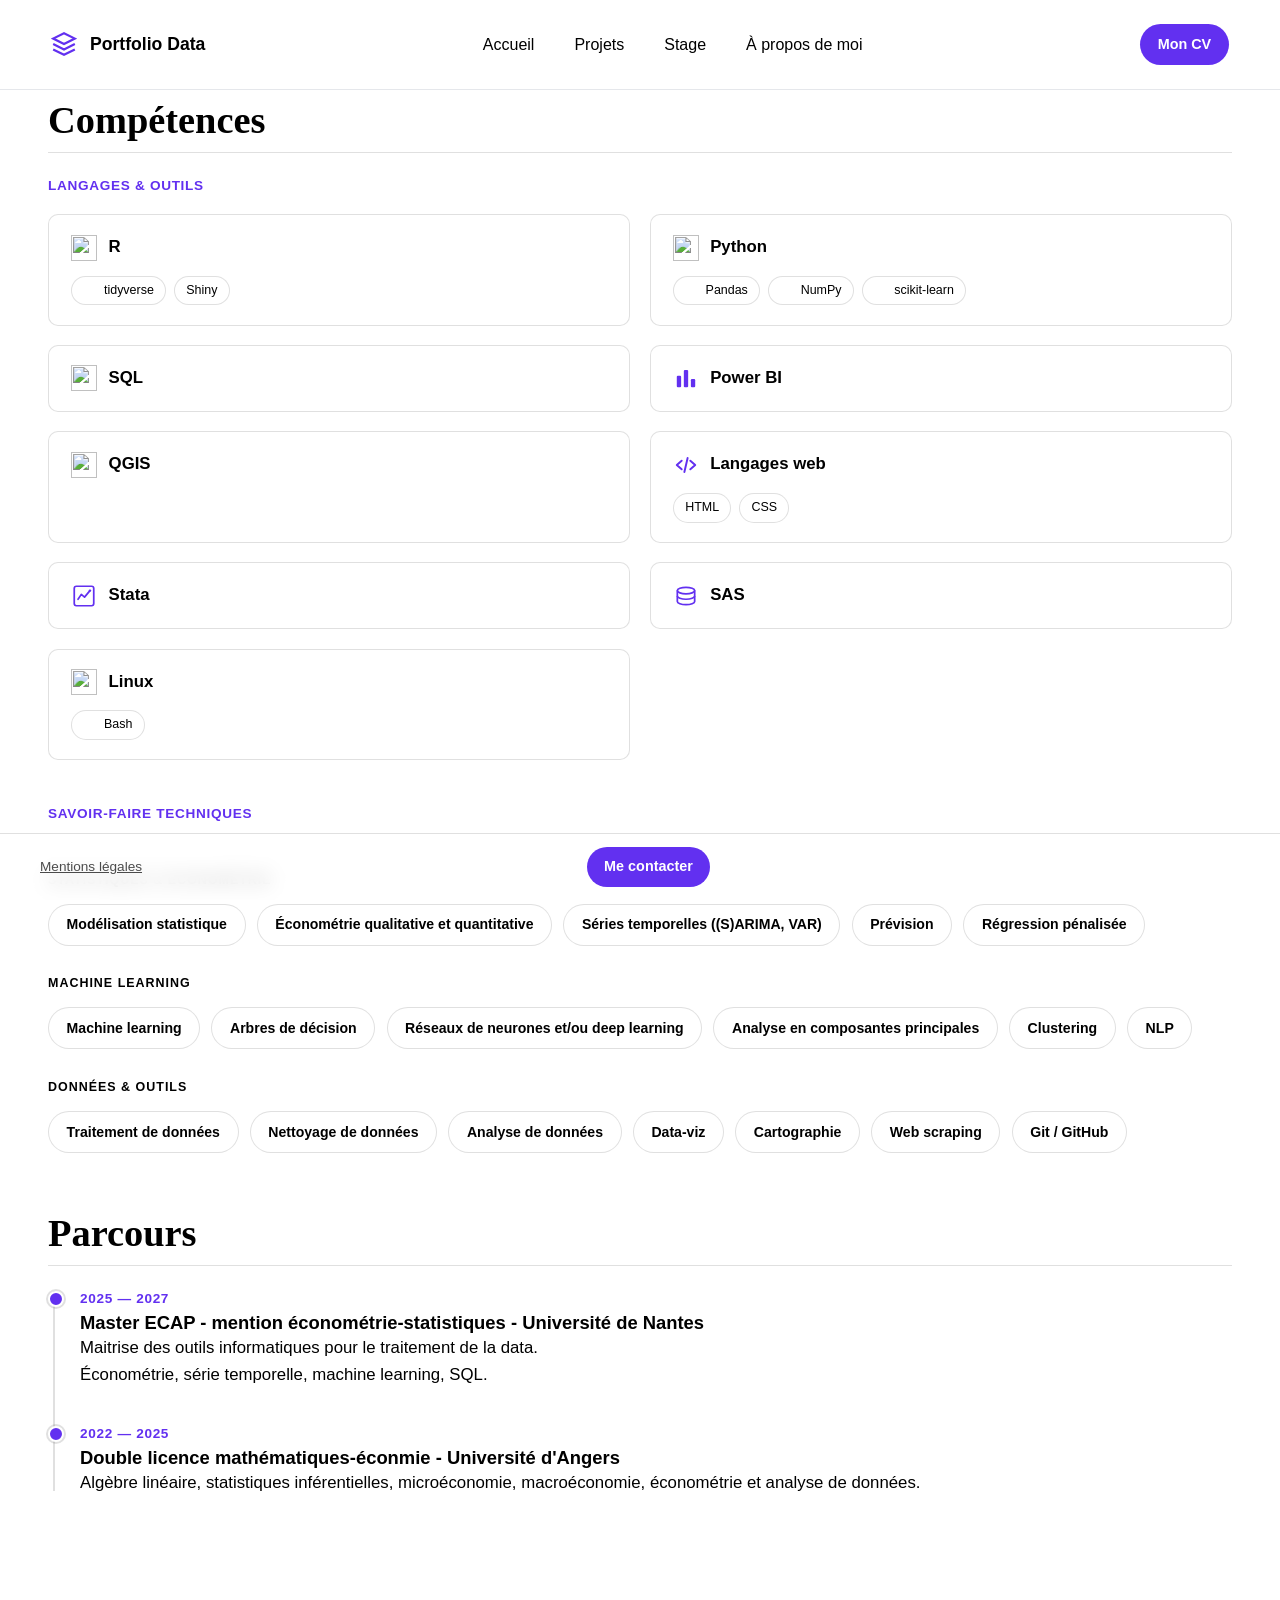
==== a_propos.html @ 78145a58 "Ajout de fichier manuellement" ====
<!DOCTYPE html>
<html lang="fr">
<head>
    <meta charset="UTF-8">
    <meta name="viewport" content="width=device-width, initial-scale=1.0">
    <title>À propos - Portfolio Jules Bouscaud</title>
    <link rel="stylesheet" href="static/css/style.css">
</head>
<body>

    <header class="floating-navbar">
        <a href="index.html" class="navbar-logo">
            <svg width="22" height="22" viewBox="0 0 24 24" fill="none" stroke="currentColor" stroke-width="2"><path d="M12 2L2 7l10 5 10-5-10-5zM2 17l10 5 10-5M2 12l10 5 10-5"/></svg>
            <span>Portfolio Data</span>
        </a>
        <nav class="navbar-links" id="navbarLinks">
            <a href="index.html">Accueil</a>
            <a href="projets.html">Projets</a>
            <a href="stage.html">Stage</a>
            <a href="a_propos.html">À propos de moi</a>
        </nav>
        <a href="static/docs/cv.pdf" class="navbar-download-btn" download="Mon_CV.pdf">Mon CV</a>
        <button class="navbar-mobile-toggle" id="navbarMobileToggle" aria-label="Ouvrir le menu">
            <span></span><span></span><span></span>
        </button>
    </header>

    <main>
        <section class="about-section">
            <h2>Compétences</h2>
            <h3 class="skills-subtitle">Langages & outils</h3>
            
            <div class="skills-grid">  
                <!-- Grille des compétences (inchangée) -->
                <div class="skill-card">
                    <div class="skill-card-header">
                        <img src="https://cdn.simpleicons.org/r/6230F0" alt="" class="skill-logo">
                        <h4>R</h4>
                    </div>
                    <div class="skill-packages">
                        <span class="package-badge"><img src="https://cdn.simpleicons.org/tidyverse/4E5966" alt="">tidyverse</span>
                        <span class="package-badge">Shiny</span>
                    </div>
                </div>

                <div class="skill-card">
                    <div class="skill-card-header">
                        <img src="https://cdn.simpleicons.org/python/6230F0" alt="" class="skill-logo">
                        <h4>Python</h4>
                    </div>
                    <div class="skill-packages">
                        <span class="package-badge"><img src="https://cdn.simpleicons.org/pandas/4E5966" alt="">Pandas</span>
                        <span class="package-badge"><img src="https://cdn.simpleicons.org/numpy/4E5966" alt="">NumPy</span>
                        <span class="package-badge"><img src="https://cdn.simpleicons.org/scikitlearn/4E5966" alt="">scikit-learn</span>
                    </div>
                </div>

                <div class="skill-card">
                    <div class="skill-card-header">
                        <img src="https://cdn.simpleicons.org/postgresql/6230F0" alt="" class="skill-logo">
                        <h4>SQL</h4>
                    </div>
                </div>

                <div class="skill-card">
                    <div class="skill-card-header">
                        <svg viewBox="0 0 24 24" fill="none" xmlns="http://www.w3.org/2000/svg" class="skill-logo skill-logo-fallback">
                            <rect x="3.5" y="10" width="4" height="10.5" rx="1" fill="currentColor"/>
                            <rect x="10" y="4.5" width="4" height="16" rx="1" fill="currentColor"/>
                            <rect x="16.5" y="13" width="4" height="7.5" rx="1" fill="currentColor"/>
                        </svg>
                        <h4>Power BI</h4>
                    </div>
                </div>

                <div class="skill-card">
                    <div class="skill-card-header">
                        <img src="https://cdn.simpleicons.org/qgis/6230F0" alt="" class="skill-logo">
                        <h4>QGIS</h4>
                    </div>
                </div>

                <div class="skill-card">
                    <div class="skill-card-header">
                        <svg viewBox="0 0 24 24" fill="none" xmlns="http://www.w3.org/2000/svg" class="skill-logo">
                            <path d="M8 8L3.5 12L8 16M16 8L20.5 12L16 16" stroke="#6230F0" stroke-width="1.8" stroke-linecap="round" stroke-linejoin="round"/>
                            <path d="M13.5 5.5L10.5 18.5" stroke="#6230F0" stroke-width="1.8" stroke-linecap="round"/>
                        </svg>
                        <h4>Langages web</h4>
                    </div>
                    <div class="skill-packages">
                        <span class="package-badge">HTML</span>
                        <span class="package-badge">CSS</span>
                    </div>
                </div>

                <div class="skill-card">
                    <div class="skill-card-header">
                        <svg viewBox="0 0 24 24" fill="none" xmlns="http://www.w3.org/2000/svg" class="skill-logo skill-logo-fallback">
                            <rect x="3" y="3" width="18" height="18" rx="2" stroke="currentColor" stroke-width="1.6"/>
                            <path d="M6.5 15L9.5 10.5L12.5 13L17.5 7" stroke="currentColor" stroke-width="1.6" stroke-linecap="round" stroke-linejoin="round"/>
                            <circle cx="17.5" cy="7" r="1.1" fill="currentColor"/>
                        </svg>
                        <h4>Stata</h4>
                    </div>
                </div>

                <div class="skill-card">
                    <div class="skill-card-header">
                        <svg viewBox="0 0 24 24" fill="none" xmlns="http://www.w3.org/2000/svg" class="skill-logo skill-logo-fallback">
                            <ellipse cx="12" cy="7" rx="8" ry="3" stroke="currentColor" stroke-width="1.6"/>
                            <path d="M4 7V17C4 18.6569 7.58172 20 12 20C16.4183 20 20 18.6569 20 17V7" stroke="currentColor" stroke-width="1.6"/>
                            <path d="M4 12C4 13.6569 7.58172 15 12 15C16.4183 15 20 13.6569 20 12" stroke="currentColor" stroke-width="1.6"/>
                        </svg>
                        <h4>SAS</h4>
                    </div>
                </div>

                <div class="skill-card">
                    <div class="skill-card-header">
                        <img src="https://cdn.simpleicons.org/linux/6230F0" alt="" class="skill-logo">
                        <h4>Linux</h4>
                    </div>
                    <div class="skill-packages">
                        <span class="package-badge"><img src="https://cdn.simpleicons.org/gnubash/4E5966" alt="">Bash</span>
                    </div>
                </div>
            </div>

            <h3 class="skills-subtitle">Savoir-faire techniques</h3>
            <div class="competency-group">
                <h4 class="competency-group-title">Statistiques &amp; économétrie</h4>
                <div class="competencies-list">
                    <span class="competency-badge">Modélisation statistique</span>
                    <span class="competency-badge">Économétrie qualitative et quantitative</span>
                    <span class="competency-badge">Séries temporelles ((S)ARIMA, VAR)</span>
                    <span class="competency-badge">Prévision</span>
                    <span class="competency-badge">Régression pénalisée</span>
                </div>
            </div>

            <div class="competency-group">
                <h4 class="competency-group-title">Machine learning</h4>
                <div class="competencies-list">
                    <span class="competency-badge">Machine learning</span>
                    <span class="competency-badge">Arbres de décision</span>
                    <span class="competency-badge">Réseaux de neurones et/ou deep learning</span>
                    <span class="competency-badge">Analyse en composantes principales</span>
                    <span class="competency-badge">Clustering</span>
                    <span class="competency-badge">NLP</span>
                </div>
            </div>

            <div class="competency-group">
                <h4 class="competency-group-title">Données &amp; outils</h4>
                <div class="competencies-list">
                    <span class="competency-badge">Traitement de données</span>
                    <span class="competency-badge">Nettoyage de données</span>
                    <span class="competency-badge">Analyse de données</span>
                    <span class="competency-badge">Data-viz</span>
                    <span class="competency-badge">Cartographie</span>
                    <span class="competency-badge">Web scraping</span>
                    <span class="competency-badge">Git / GitHub</span>
                </div>
            </div>
        </section>

        <section class="about-section">
            <h2>Parcours</h2>
            <div class="timeline">
                <div class="timeline-item">
                    <span class="timeline-date">2025 — 2027</span>
                    <h3>Master ECAP - mention économétrie-statistiques - Université de Nantes</h3>
                    <p>Maitrise des outils informatiques pour le traitement de la data. <br>
                       Économétrie, série temporelle, machine learning, SQL.
                    </p>
                </div>
                <div class="timeline-item">
                    <span class="timeline-date">2022 — 2025</span>
                    <h3>Double licence mathématiques-éconmie - Université d'Angers</h3>
                    <p>Algèbre linéaire, statistiques inférentielles, microéconomie, macroéconomie, économétrie et analyse de données.</p>
                </div>
            </div>
        </section>
    </main>

    <footer class="site-footer">
        <div class="footer-inner">
            <a href="#" class="footer-legal-link" id="openLegalModal">Mentions légales</a>
            <div class="footer-center-group">
                <a href="mailto:ton.email@exemple.com" class="footer-cta">Me contacter</a>
            </div>
            <div class="footer-spacer"></div>
        </div>
    </footer>

    <script src="static/js/nav.js"></script>
    <script src="static/js/modal.js"></script>
    <script src="static/js/apropos.js"></script>
</body>
</html>
---- static/css/style.css ----
/* ############################### CSS #######################################

/* POLICE GOOGLE FONT 

/* Inter - 400 (Regular) */
@font-face {
  font-family: 'Inter';
  font-style: normal;
  font-weight: 400;
  font-display: swap;
  src: url('../fonts/inter-v18-latin-regular.woff2') format('woff2');
}

/* Inter - 500 (Medium) */
@font-face {
  font-family: 'Inter';
  font-style: normal;
  font-weight: 500;
  font-display: swap;
  src: url('../fonts/inter-v18-latin-500.woff2') format('woff2');
}

/* Inter - 600 (Semi-Bold) */
@font-face {
  font-family: 'Inter';
  font-style: normal;
  font-weight: 600;
  font-display: swap;
  src: url('../fonts/inter-v18-latin-600.woff2') format('woff2');
}

/* Inter - 700 (Bold) */
@font-face {
  font-family: 'Inter';
  font-style: normal;
  font-weight: 700;
  font-display: swap;
  src: url('../fonts/inter-v18-latin-700.woff2') format('woff2');
}

/* Playfair Display - 700 (Bold) */
@font-face {
  font-family: 'Playfair Display';
  font-style: normal;
  font-weight: 700;
  font-display: swap;
  src: url('../fonts/playfair-display-v37-latin-700.woff2') format('woff2');
}

/* Playfair Display - 800 (Extra-Bold) */
@font-face {
  font-family: 'Playfair Display';
  font-style: normal;
  font-weight: 800;
  font-display: swap;
  src: url('../fonts/playfair-display-v37-latin-800.woff2') format('woff2');
}
/* ==========================================================================
   VARIABLES GLOBALES
   ========================================================================== */
:root {
    --color-ink: #000000;
    --color-border: rgba(0, 0, 0, 0.12);
    --color-teal: #6230F0;
    --color-card-bg: #FFFFFF;
    --background-color: #FFFFFF;
    
    --font-body: 'Inter', -apple-system, sans-serif;
    --font-title: 'Playfair Display', Georgia, serif;

    --topbar-height: 90px;
}

/* ==========================================================================
   STYLES DE BASE
   ========================================================================== */
* { box-sizing: border-box; margin: 0; padding: 0; }

body {
    font-family: var(--font-body);
    color: var(--color-ink);
    background: var(--background-color);
    min-height: 100vh;
    line-height: 1.6;
    -webkit-font-smoothing: antialiased; /* Rendu typographique plus net */
}

a { color: inherit; text-decoration: none; }
img { max-width: 100%; height: auto; display: block; }

/* ==========================================================================
   TYPOGRAPHIE GLOBALE 
   ========================================================================== */
h1, h2, h3, h4 {
    color: var(--color-ink);
}

h1, h2 {
    font-family: var(--font-title);
    font-weight: 700;
}

/* H1 : Titres principaux (Hero, En-têtes de pages) */
h1 {
    font-size: clamp(2.2rem, 5vw, 3.5rem);
    line-height: 1.15;
    letter-spacing: -0.01em;
    margin-bottom: 1.5rem;
}

/* H2 : Titres de sections */
h2 {
    font-size: clamp(1.8rem, 3.5vw, 2.4rem);
    line-height: 1.25;
    margin-bottom: 1.2rem;
}

/* H3 : Sous-sections, Titres de cartes */
h3 {
    font-size: 1.15rem;
    font-weight: 600;
    line-height: 1.3;
}

/* H4 : Petits titres (ex: intérieur des cartes compétences) */
h4 {
    font-size: 1.05rem;
    font-weight: 600;
}

p {
    font-size: 1.05rem;
    line-height: 1.6;
}

/* Surtitres (Eyebrows) : Dates, petits labels (Timeline, Skills, Data box) */
.section-eyebrow, .skills-subtitle, .timeline-date, .data-box dt {
    display: inline-block;
    font-size: 0.85rem;
    font-weight: 600;
    text-transform: uppercase;
    letter-spacing: 0.05em;
    color: var(--color-teal);
    margin-bottom: 0.6rem;
}

/* ==========================================================================
   LAYOUT PRINCIPAL
   ========================================================================== */
main {
    padding: 6rem 3rem 6.5rem; 
    max-width: 1440px;         
    margin: 0 auto;
    min-height: calc(100vh - 140px);
}

/* ==========================================================================
   NAVIGATION
   ========================================================================== */
.floating-navbar {
    position: fixed;
    top: 0;
    left: 0;
    width: 100%;
    height: var(--topbar-height); 
    background-color: rgba(255, 255, 255, 0.85);
    backdrop-filter: blur(12px);
    -webkit-backdrop-filter: blur(12px);
    border-bottom: 1px solid #E5E7EB;
    padding: 0 max(4%, calc((100vw - 1200px) / 2)); 
    display: flex;
    align-items: center;
    justify-content: space-between;
    z-index: 1000;
}

.navbar-logo {
    display: flex;
    align-items: center;
    gap: 0.8rem;
    font-weight: 700;
    font-size: 1.1rem; 
    flex-shrink: 0;
}

.navbar-logo svg {
    color: var(--color-teal);
    width: 26px; 
    height: 26px;
}

.navbar-links {
    display: flex;
    align-items: center;
    gap: 2.5rem;
    white-space: nowrap;
    margin: 0 auto; 
}

.navbar-links a {
    position: relative;
    font-size: 1rem; 
    font-weight: 500;
    padding: 0.5rem 0;
    transition: color 0.3s ease;
}

.navbar-links a::after {
    content: '';
    position: absolute;
    bottom: 0;
    left: 0;
    width: 0%;
    height: 2px;
    background-color: var(--color-teal);
    transition: width 0.3s ease;
}

.navbar-links a:hover { color: var(--color-teal); }
.navbar-links a:hover::after, .navbar-links a.active::after { width: 100%; }

.navbar-download-btn {
    display: inline-flex;
    align-items: center;
    gap: 0.5rem;
    padding: 0.55rem 1.1rem;
    background-color: var(--color-teal);
    color: #FFFFFF;
    font-weight: 600;
    font-size: 0.9rem;
    border-radius: 999px;
    transition: background-color 0.2s ease, transform 0.2s ease;
    flex-shrink: 0;
}

.navbar-download-btn:hover {
    background-color: #8c5ff2;
    transform: translateY(-2px);
}

.navbar-mobile-toggle {
    display: none;
    flex-direction: column;
    justify-content: center;
    gap: 6px; 
    width: 44px;
    height: 44px;
    background: none;
    border: none;
    cursor: pointer;
    flex-shrink: 0;
}

.navbar-mobile-toggle span {
    display: block;
    width: 26px;
    height: 2px;
    border-radius: 2px;
    background-color: #000000;
    margin: 0 auto;
    transition: all 0.3s ease;
}

@media (max-width: 950px) {
    .navbar-links { gap: 1.5rem; }
}

@media (max-width: 768px) {
    .floating-navbar { padding: 0 5%; }
    .navbar-links {
        display: none;
        position: absolute;
        top: var(--topbar-height); 
        left: 0;
        width: 100%;
        margin: 0;
        flex-direction: column;
        align-items: center;
        gap: 0;
        background: rgba(255, 255, 255, 0.98);
        backdrop-filter: blur(10px);
        border-bottom: 1px solid #E5E7EB;
        padding: 1rem 0 2rem 0;
        box-shadow: 0 10px 20px rgba(0,0,0,0.05);
    }
    .navbar-links.open { display: flex; }
    .navbar-links a {
        font-size: 1.1rem;
        padding: 1rem;
        width: 100%;
        text-align: center;
    }
    .navbar-links a::after { display: none; }
    .navbar-mobile-toggle { display: flex; }
    .navbar-download-btn { display: none; }
    
    .navbar-download-btn-mobile {
        display: block !important;
        margin-top: 1rem;
        padding: 0.8rem 2rem;
        background-color: var(--color-teal);
        color: #FFFFFF !important;
        font-weight: 500;
        border-radius: 6px;
    }
}

/* ==========================================================================
   COMPOSANTS GÉNÉRIQUES (Badges, Boutons)
   ========================================================================== */

/* Tags (Hero) */
.hero-tag {
    display: inline-flex;
    align-items: center;
    gap: 0.45rem;
    padding: 0.5rem 1rem;
    background-color: #FFFFFF;
    border: 1.5px solid var(--color-teal);
    border-radius: 999px;
    font-size: 0.85rem;
    font-weight: 600;
    letter-spacing: 0.01em;
    color: var(--color-ink);
    transition: transform 0.2s ease, background-color 0.2s ease, color 0.2s ease;
}
.hero-tag:hover {
    transform: translateY(-1px);
    background-color: var(--color-teal);
    color: #FFFFFF;
}
.hero-tag svg {
    width: 15px;
    height: 15px;
    flex-shrink: 0;
    color: var(--color-teal);
    transition: color 0.2s ease;
}
.hero-tag:hover svg {
    color: #FFFFFF;
}
/* Badges filtres (Projets) */
.skill-badge {
    --skill-color: var(--color-ink);
    display: inline-flex;
    align-items: center;
    padding: 0.4rem 0.95rem;
    border-radius: 999px;
    border: 1.5px solid var(--skill-color);
    color: var(--skill-color);
    background-color: #FFFFFF;
    font-size: 0.85rem;
    font-weight: 600;
    cursor: pointer;
    transition: background-color 0.2s ease, color 0.2s ease, transform 0.15s ease;
}
.skill-badge:hover { transform: translateY(-2px); }
.skill-badge.active { background-color: var(--skill-color); color: #FFFFFF; }

/* --- Couleurs des compétences --- */

/* Langages & outils */
.skill-r        { --skill-color: #2E5C8A; }
.skill-r-shiny  { --skill-color: #2E5C8A; }
.skill-powerbi  { --skill-color: #C1440E; }
.skill-dax      { --skill-color: #C1440E; }

/* Économétrie & séries temporelles */
.skill-mco                        { --skill-color: #6B4C9A; }
.skill-économétrie-quantitative   { --skill-color: #6B4C9A; }
.skill-série-temporelle           { --skill-color: #59A832; }
.skill-prévision                  { --skill-color: #3F7D63; }

/* Préparation & exploration des données */
.skill-imputation           { --skill-color: #0F766E; }
.skill-nettoyage            { --skill-color: #0F766E; }
.skill-analyse-exploratoire { --skill-color: #0E7490; }
.skill-acp                  { --skill-color: #8A4B9E; }
.skill-clustering           { --skill-color: #8A4B9E; }

/* Visualisation */
.skill-data-viz { --skill-color: #9A7200; }

/* Badges non cliquables (pages projet) */
.skill-badge.static { cursor: default; }
.skill-badge.static:hover { transform: none; }

/* Badges petits (Packages & Savoir-faire) */
.package-badge, .competency-badge {
    display: inline-flex;
    align-items: center;
    border-radius: 999px;
    border: 1px solid var(--color-border);
    background-color: #FFFFFF;
    font-weight: 500;
    transition: transform 0.15s ease, border-color 0.2s ease, color 0.2s ease;
}
.package-badge {
    gap: 0.4rem;
    padding: 0.25rem 0.7rem;
    font-size: 0.78rem;
}
.package-badge img { width: 14px; height: 14px; flex-shrink: 0; }
.package-badge:hover { transform: translateY(-2px); border-color: var(--color-teal); color: var(--color-teal); }

.competency-badge {
    gap: 0.55rem;
    padding: 0.55rem 1.1rem;
    font-size: 0.88rem;
    font-weight: 600;
}
.competency-badge svg { width: 17px; height: 17px; flex-shrink: 0; color: var(--color-teal); }
.competency-badge:hover { transform: translateY(-2px); border-color: var(--color-teal); box-shadow: 0 6px 14px rgba(27, 34, 42, 0.08); }


/* ==========================================================================
   SECTIONS & PAGES
   ========================================================================== */

/* --- HERO --- */
.hero {
    display: flex;
    flex-direction: column;
    align-items: flex-start; 
    padding: 2rem 0 1rem;   
}

.hero-text-container {
    width: 100%;
    max-width: 1000px; 
}

.hero p.tagline {
    font-size: clamp(1.05rem, 2vw, 1.2rem);
    text-align: left; 
    opacity: 0.85;     
    margin-bottom: 2rem;
    max-width: 75ch;   
} 

.hero-tags-row {
    display: flex;
    flex-wrap: wrap;
    align-items: center;
    gap: 0.75rem;
    margin-bottom: 2.5rem;
}

@media (max-width: 768px) {
    .hero { padding: 1rem 0 2rem; }
    .hero-tags-row { gap: 0.5rem; margin-bottom: 1.5rem; }
    .hero-tag { padding: 0.35rem 0.75rem; font-size: 0.8rem; }
}

/* --- ABOUT ME (Encart) --- */
.about-me {
    background-color: #FFFFFF;
    border: 1px solid var(--color-border);
    border-radius: 16px;
    padding: 2rem;
    margin: 2rem 0;
    box-shadow: 0 4px 16px rgba(0, 0, 0, 0.04);
}
.about-me .about-text { text-align: justify; margin-bottom: 1.5rem; }

.personal-note {
    background: rgba(98, 48, 240, 0.04);
    border-left: 3px solid var(--color-teal);
    padding: 1rem 1.25rem;
    border-radius: 0 8px 8px 0;
    font-style: italic;
    font-size: 0.95rem;
}

/* --- PROJETS PREVIEW & HEADER --- */
.projects-preview {
    text-align: left;
    margin: 4rem 0 1rem;
}
.projects-header { text-align: left; margin-bottom: 2.5rem; }
.projects-intro { text-align: left; }

/* --- CAROUSEL --- */
.carousel {
    position: relative;
    height: 540px;
    margin-top: 3.5rem;
    display: flex;
    align-items: center;
    justify-content: center;
}
.carousel-track { position: relative; width: 460px; height: 100%; }

.carousel-card {
    position: absolute;
    top: 50%;     
    left: 50%;
    width: 460px;
    background-color: var(--color-card-bg);
    border: 1px solid var(--color-border);
    border-radius: 10px;
    overflow: hidden;
    cursor: pointer;
    transition: transform 0.45s ease, opacity 0.45s ease, box-shadow 0.45s ease;
}
.carousel-card img { 
    width: 100%;
    height: 310px; 
    object-fit: cover; 
}
.carousel-card-body { padding: 1.1rem 1.2rem 1.4rem; text-align: center; }

.carousel-card.pos-center { transform: translate(-50%, -50%) scale(1); z-index: 3; opacity: 1; box-shadow: 0 20px 40px rgba(27, 34, 42, 0.18); }
.carousel-card.pos-left { transform: translate(-124%, calc(-50% + 20px)) scale(0.8); z-index: 2; opacity: 0.7; box-shadow: 0 10px 20px rgba(27, 34, 42, 0.1); }
.carousel-card.pos-right { transform: translate(24%, calc(-50% + 20px)) scale(0.8); z-index: 2; opacity: 0.7; box-shadow: 0 10px 20px rgba(27, 34, 42, 0.1); }
.carousel-arrow {
    background: transparent;
    border: none;
    width: 46px;
    height: 46px;
    font-size: 3rem; 
    line-height: 1;
    color: #FFFFFF; 
    cursor: pointer;
    z-index: 4;
    display: flex;
    align-items: center;
    justify-content: center;
    transition: color 0.3s ease, transform 0.3s ease;
    flex-shrink: 0;
    margin: 0 1.5rem;
}
.carousel-arrow:hover { color: var(--color-teal); opacity: 1; }
.carousel-arrow.left:hover { transform: translateX(-4px); }
.carousel-arrow.right:hover { transform: translateX(4px); }

@media (max-width: 640px) {
    .carousel { height: 340px; }
    .carousel-track, .carousel-card { width: 260px; }
    .carousel-card img { height: 170px; }
    .carousel-card.pos-left { transform: translate(-112%, calc(-50% + 14px)) scale(0.78); }
    .carousel-card.pos-right { transform: translate(12%, calc(-50% + 14px)) scale(0.78); }
    .carousel-arrow { width: 40px; height: 40px; font-size: 1.3rem; margin: 0 0.6rem; }
}

/* --- GRILLE DE PROJETS (Showcase) --- */
.project-family { margin-bottom: 3.5rem; transition: opacity 0.2s ease; }
.family-title {
    padding-bottom: 0.5rem;
    border-bottom: 1px solid var(--color-border);
}

.showcase, .project-grid {
    display: grid;
    grid-template-columns: repeat(3, 1fr);
    gap: 1.5rem;
    margin-top: 1.5rem;
}

.showcase-card {
    background-color: var(--color-card-bg);
    border: 1px solid var(--color-border);
    border-radius: 8px;
    overflow: hidden;
    transition: transform 0.2s ease, box-shadow 0.2s ease, border-color 0.2s ease;
    
    /* AJOUTS POUR CORRIGER L'ESPACE BLANC */
    display: flex;
    flex-direction: column;
    height: 100%; /* S'assure que la carte remplit toute la cellule de la grille */
}

.showcase-card:hover {
    transform: translateY(-4px);
    box-shadow: 0 12px 24px rgba(27, 34, 42, 0.12);
    border-color: var(--color-teal);
}

.showcase-card img { 
    height: 190px; 
    object-fit: cover; 
    /* width: 100%; est géré par le sélecteur img global, mais on s'assure qu'elle ne bouge pas */
    flex-shrink: 0; 
}

.showcase-card-body { 
    padding: 1.1rem 1.2rem 1.3rem; 
    text-align: center;
    
    /* AJOUTS POUR CORRIGER L'ESPACE BLANC */
    display: flex;
    align-items: center; /* Centre le texte horizontalement */
    justify-content: center; /* Centre le texte verticalement si la carte est plus grande */
    flex-grow: 1;  
}
/* Dit à la zone de texte de prendre tout l'espace vide restant en bas */
@media (max-width: 720px) { .showcase, .project-grid { grid-template-columns: 1fr; } }

/* --- PAGE DÉTAIL PROJET --- */
.project-detail-layout {
    display: grid;
    grid-template-columns: 7fr 3fr;
    gap: 3rem;
    max-width: 100%; /* hérite de main, plus de plafond séparé */
    align-items: start;
}

.project-header { margin-bottom: 2rem; }
.project-date { font-size: 0.95rem; margin-top: 0.3rem; }

.resume-flex { display: flex; flex-direction: column; gap: 1.8rem; margin-bottom: 2.2rem; }
.resume-text p { text-align: justify; }

.resume-image { 
    width: fit-content;
    max-width: 100%;
    margin: 0 auto;
    border-radius: 8px; 
    overflow: hidden; 
    border: 1px solid var(--color-border); 
}
.resume-image img { 
    display: block;
    width: auto;
    max-width: 100%;
    max-height: 650px;
}

.skills-static { margin-bottom: 2.5rem; }
.skills-badges { display: flex; flex-wrap: wrap; gap: 0.6rem; }

.comment-box {text-align: justify;
}

/* ----- data box ------*/ 
.data-box {
    position: sticky;
    top: calc(var(--topbar-height) + 2rem);
    background-color: #FFFFFF;
    border: 1px solid var(--color-border);
    border-radius: 10px;
    padding: 1.5rem;
}   
.data-box-label {
    font-size: 0.78rem;
    text-transform: uppercase;
    letter-spacing: 0.03em;
    font-weight: 600;
    color: var(--color-teal);
    margin-top: 1.4rem;
    margin-bottom: 0.3rem;
}
.data-box dd { font-size: 0.95rem; font-weight: 500; margin-top: 0.15rem; }

.download-btn {
    display: inline-flex;
    align-items: center;
    gap: 0.5rem;
    padding: 0.55rem 1.1rem;
    background-color: var(--color-teal);
    color: #FFFFFF;
    font-weight: 600;
    font-size: 0.9rem;
    border-radius: 6px;
    transition: background-color 0.2s ease, transform 0.2s ease;
    flex-shrink: 0;
}

.download-btn:hover {
    background-color: #8c5ff2;
    transform: translateY(-2px);
}
.back-link {
    display: inline-flex;
    align-items: center;
    gap: 0.5rem;
    padding: 0.5rem 1rem 0.5rem 0.7rem;
    margin-bottom: 2rem;
    font-size: 0.9rem;
    font-weight: 600;
    background-color: #FFFFFF;
    border: 1px solid var(--color-border);
    border-radius: 999px;
    box-shadow: 0 2px 6px rgba(27, 34, 42, 0.06);
    transition: color 0.2s ease, border-color 0.2s ease, box-shadow 0.2s ease, transform 0.2s ease;
    position: sticky;
    top: calc(var(--topbar-height) + 1rem);
    z-index: 90;
}
.back-link:hover { color: var(--color-teal); border-color: var(--color-teal); box-shadow: 0 4px 12px rgba(27, 34, 42, 0.1); transform: translateY(-2px); }
.back-icon { display: flex; align-items: center; transition: transform 0.25s ease; }
.back-icon svg { width: 16px; height: 16px; }
.back-link:hover .back-icon { transform: translateX(-4px); }

@media (max-width: 860px) {
    .project-detail-layout { grid-template-columns: 1fr; }
    .data-box { position: static; }
}

/* --- PAGE À PROPOS --- */
.about-section { margin-bottom: 3.5rem; }
.about-section h2 { padding-bottom: 0.5rem; border-bottom: 1px solid var(--color-border); }

.timeline { position: relative; padding-left: 2rem; }
.timeline::before { content: ""; position: absolute; left: 5px; top: 6px; bottom: 6px; width: 2px; background-color: var(--color-border); }
.timeline-item { position: relative; margin-bottom: 2rem; opacity: 0; transform: translateY(16px); transition: opacity 0.5s ease, transform 0.5s ease; }
.timeline-item.visible { opacity: 1; transform: translateY(0); }
.timeline-item::before {
    content: ""; position: absolute; left: -2rem; top: 6px; width: 12px; height: 12px;
    border-radius: 50%; background-color: var(--color-teal); border: 2px solid #FFFFFF; box-shadow: 0 0 0 2px var(--color-border);
}
.timeline-date { margin-bottom: 0; }

.skills-subtitle { margin-bottom: 1.2rem; }
.skills-grid { display: grid; grid-template-columns: repeat(2, 1fr); gap: 1.2rem; margin-bottom: 2.5rem; }
.skill-card {
    background-color: var(--color-card-bg);
    border: 1px solid var(--color-border);
    border-radius: 10px;
    padding: 1.2rem 1.4rem;
    display: flex; flex-direction: column; gap: 0.9rem;
    transition: box-shadow 0.2s ease, transform 0.2s ease;
}
.skill-card:hover { transform: translateY(-3px); box-shadow: 0 10px 20px rgba(27, 34, 42, 0.08); }
.skill-card-header { display: flex; align-items: center; gap: 0.7rem; }
.skill-logo { width: 26px; height: 26px; flex-shrink: 0; }
.skill-logo-fallback { color: var(--color-teal); }
.skill-packages { display: flex; flex-wrap: wrap; gap: 0.5rem; }

.competencies-list { display: flex; flex-wrap: wrap; gap: 0.7rem; margin-top: 1.6rem; }

/* Groupes de savoir-faire techniques */
.competency-group { margin-top: 1.8rem; }
.competency-group-title {
    font-size: 0.78rem; font-weight: 600; letter-spacing: 0.08em; text-transform: uppercase;
    color: var(--color-ink-soft); margin-bottom: 0.8rem;
}
.competency-group .competencies-list { margin-top: 0; }

@media (max-width: 640px) { .skills-grid { grid-template-columns: 1fr; } }

/* --- STAGE --- */
.search-box {
    background-color: var(--color-card-bg);
    border: 1px solid var(--color-border);
    border-radius: 10px;
    padding: 1.6rem 1.8rem;
}
.search-box ul { list-style: none; display: flex; flex-direction: column; gap: 0.6rem; margin-top: 0.8rem; }
.search-box li { padding-left: 1.3rem; position: relative; }
.search-box li::before { content: "→"; position: absolute; left: 0; color: var(--color-teal); }

/* ==========================================================================
   FOOTER, BOUTON SCROLL & MENTIONS LÉGALES
   ========================================================================== */
.site-footer {
    position: fixed;
    bottom: 0; left: 0; right: 0;
    z-index: 95;
    background-color: rgba(255, 255, 255, 0.75);
    backdrop-filter: blur(10px);
    -webkit-backdrop-filter: blur(10px);
    border-top: 1px solid var(--color-border);
    padding: 0.8rem 1.5rem;
}

.footer-inner {
    max-width: 1200px;
    margin: 0 auto;
    display: flex;
    align-items: center;
    justify-content: space-between;
    position: relative;
}

/* Lien des mentions légales positionné à gauche */
.footer-legal-link {
    font-size: 0.85rem;
    color: var(--color-ink);
    opacity: 0.7;
    text-decoration: underline;
    transition: opacity 0.2s ease, color 0.2s ease;
}

.footer-legal-link:hover {
    opacity: 1;
    color: var(--color-teal);
}

/* Groupe central (Bouton contact + Icônes réseaux sociaux) */
.footer-center-group {
    display: flex;
    align-items: center;
    gap: 1.4rem;
}

/* Élément invisible pour équilibrer le flexbox et centrer parfaitement le groupe du milieu */
.footer-spacer {
    width: 85px; 
}

.footer-cta {
    display: inline-flex; 
    align-items: center; 
    gap: 0.5rem;
    padding: 0.55rem 1.1rem;
    background-color: var(--color-teal); 
    color: #FFFFFF; 
    font-weight: 600; 
    font-size: 0.9rem;
    border-radius: 999px; 
    transition: background-color 0.2s ease, transform 0.2s ease;
}
.footer-cta svg { width: 16px; height: 16px; }
.footer-cta:hover { background-color: #8c5ff2; transform: translateY(-2px); }

.footer-icons { display: flex; gap: 0.7rem; }
.footer-icon {
    position: relative; 
    display: flex; 
    align-items: center; 
    justify-content: center;
    width: 46px; 
    height: 46px; 
    border-radius: 50%; 
    border: 1px solid var(--color-border);
    background-color: #FFFFFF; 
    transition: color 0.2s ease, border-color 0.2s ease, transform 0.2s ease;
}
.footer-icon svg { width: 24px; height: 24px; }
.footer-icon:hover { color: var(--color-teal); border-color: var(--color-teal); transform: translateY(-2px); }

.footer-icon::after {
    content: attr(data-tooltip); 
    position: absolute; 
    bottom: 120%; 
    left: 50%;
    transform: translateX(-50%) translateY(4px); 
    background-color: var(--color-ink); 
    color: #FFFFFF;
    font-size: 0.7rem; 
    font-weight: 500; 
    padding: 0.3rem 0.6rem; 
    border-radius: 5px;
    white-space: nowrap; 
    opacity: 0; 
    pointer-events: none; 
    transition: opacity 0.2s ease, transform 0.2s ease;
}
.footer-icon:hover::after { opacity: 1; transform: translateX(-50%) translateY(0); }

/* ==========================================================================
   STYLE DE LA FENÊTRE MODALE (Mentions Légales)
   ========================================================================== */
.legal-modal-overlay {
    position: fixed;
    top: 0; 
    left: 0; 
    width: 100%; 
    height: 100%;
    background-color: rgba(0, 0, 0, 0.5);
    backdrop-filter: blur(4px);
    display: flex;
    align-items: center;
    justify-content: center;
    z-index: 2000;
    opacity: 0;
    pointer-events: none;
    transition: opacity 0.3s ease;
}

.legal-modal-overlay.active {
    opacity: 1;
    pointer-events: auto;
}

.legal-modal-content {
    background-color: #FFFFFF;
    border-radius: 12px;
    padding: 2.5rem;
    max-width: 600px;
    width: 90%;
    max-height: 85vh;
    overflow-y: auto;
    position: relative;
    box-shadow: 0 20px 40px rgba(0, 0, 0, 0.15);
    transform: translateY(10px);
    transition: transform 0.3s ease;
}

.legal-modal-overlay.active .legal-modal-content {
    transform: translateY(0);
}

.legal-modal-content h2 {
    font-size: 1.5rem;
    margin-bottom: 1.2rem;
}

.legal-modal-content h3 {
    font-size: 1.05rem;
    margin-top: 1.2rem;
    margin-bottom: 0.4rem;
    color: var(--color-teal);
} 

.legal-modal-content p {
    font-size: 0.95rem;
    opacity: 0.85;
    line-height: 1.5;
}

.legal-modal-close {
    position: absolute;
    top: 1rem; 
    right: 1.2rem;
    background: none; 
    border: none;
    font-size: 2rem;
    line-height: 1;
    cursor: pointer;
    color: var(--color-ink);
    transition: color 0.2s ease;
}

.legal-modal-close:hover {
    color: var(--color-teal);
}
.scroll-top {
    position: fixed; right: 1.4rem; bottom: 5.2rem;
    width: 46px; height: 46px; border-radius: 50%;
    background-color: #FFFFFF; border: 1px solid var(--color-border);
    box-shadow: 0 3px 10px rgba(27, 34, 42, 0.1);
    display: flex; align-items: center; justify-content: center;
    cursor: pointer; z-index: 96; opacity: 0; pointer-events: none;
    transform: translateY(8px); transition: opacity 0.25s ease, transform 0.25s ease, color 0.2s ease, border-color 0.2s ease;
}
.scroll-top.visible { opacity: 1; pointer-events: auto; transform: translateY(0); }
.scroll-top:hover { color: var(--color-teal); border-color: var(--color-teal); }
.scroll-top svg { width: 21px; height: 21px; }

.underline-hover {
    position: relative;
    display: inline-block;
    font-weight: 600;
}
.underline-hover::after {
    content: '';
    position: absolute;
    bottom: -2px;
    left: 0;
    width: 100%;
    height: 2px;
    background-color: #000000;
}
.underline-hover:hover {
    color: var(--color-teal);
}
.underline-hover:hover::after {
    background-color: var(--color-teal);
    opacity: 1;
}
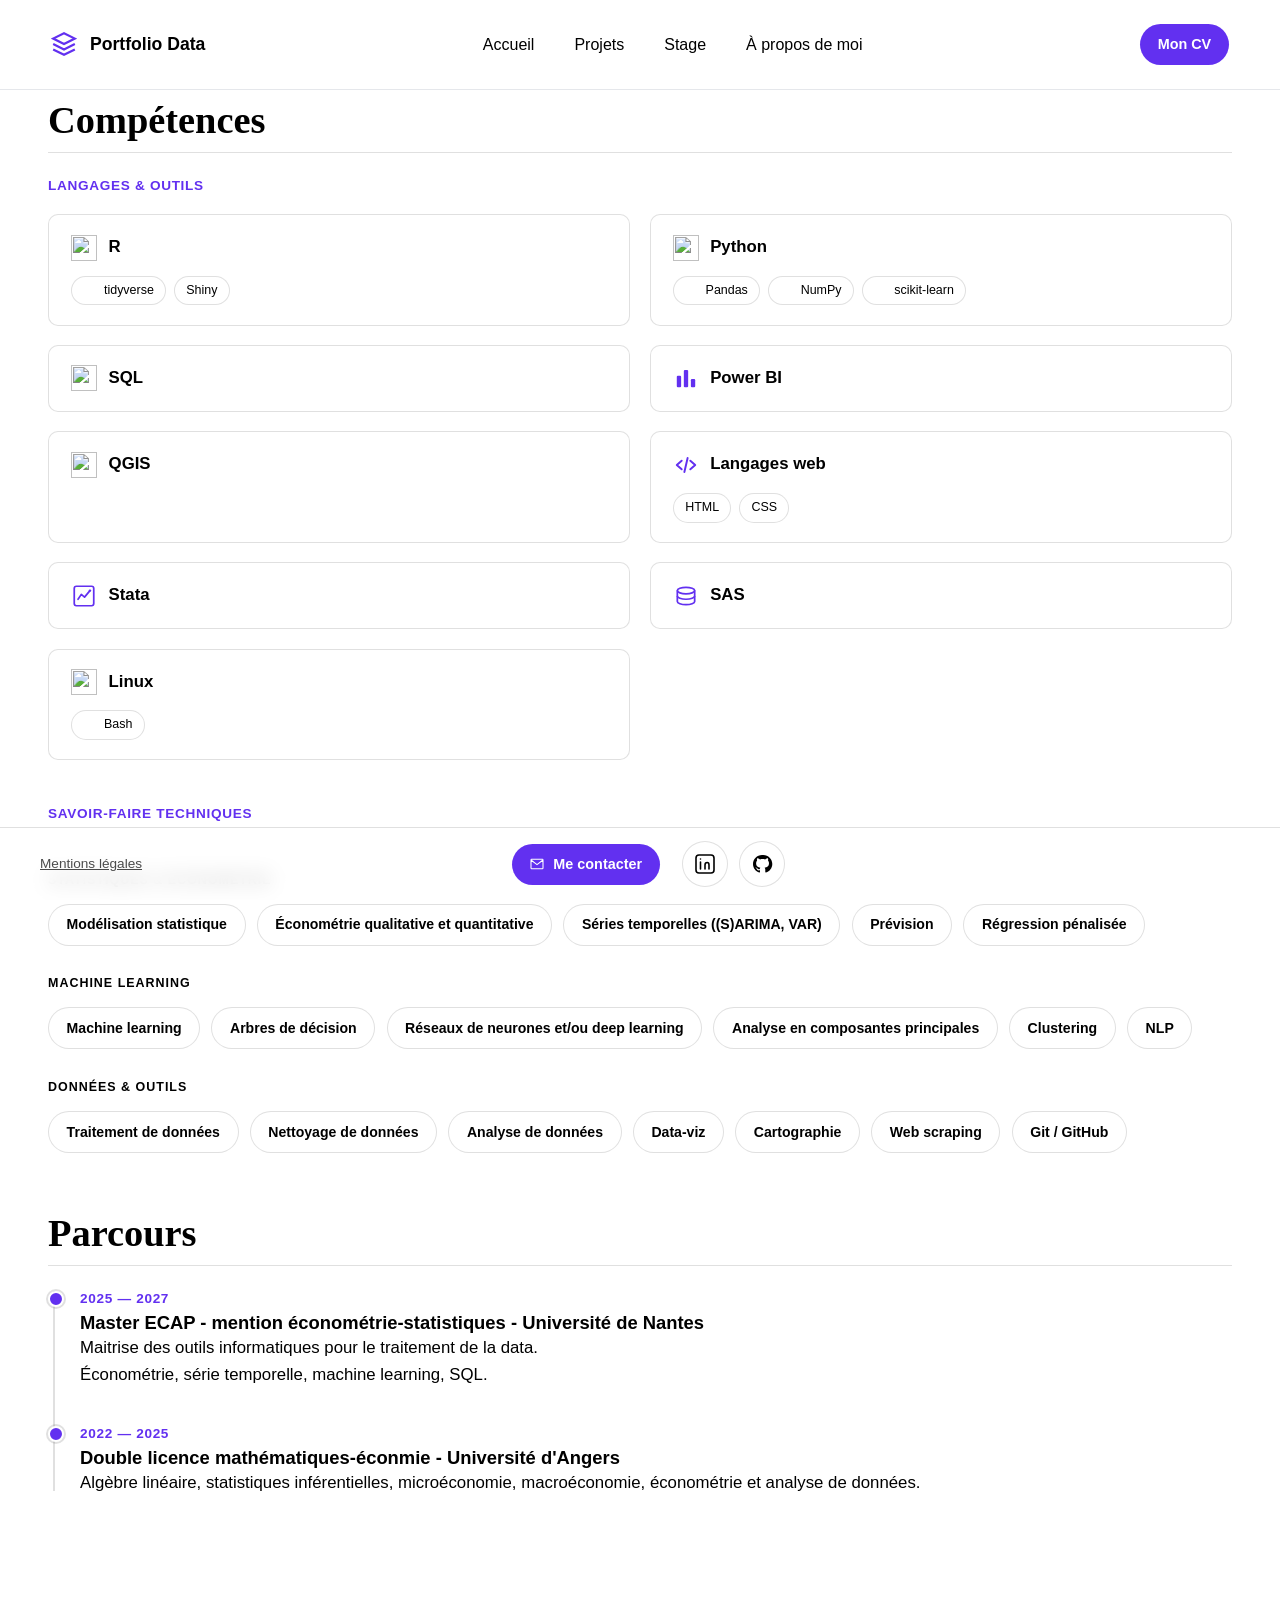
==== commit d9640603: "maj structure correction du problème dans le footer" ====
--- a/a_propos.html
+++ b/a_propos.html
@@ -184,15 +184,54 @@
         </section>
     </main>
 
-    <footer class="site-footer">
+   <footer class="site-footer">
         <div class="footer-inner">
             <a href="#" class="footer-legal-link" id="openLegalModal">Mentions légales</a>
             <div class="footer-center-group">
-                <a href="mailto:ton.email@exemple.com" class="footer-cta">Me contacter</a>
+                <a href="mailto:ton.email@exemple.com" class="footer-cta">
+                    <svg viewBox="0 0 24 24" fill="none" xmlns="http://www.w3.org/2000/svg">
+                        <path d="M3 6L12 13L21 6M4 5H20C20.5523 5 21 5.44772 21 6V18C21 18.5523 20.5523 19 20 19H4C3.44772 19 3 18.5523 3 18V6C3 5.44772 3.44772 5 4 5Z" stroke="currentColor" stroke-width="1.6" stroke-linecap="round" stroke-linejoin="round"/>
+                    </svg>
+                    Me contacter
+                </a>
+                <div class="footer-icons">
+                    <a href="https://www.linkedin.com/in/jules-bouscaud-17594324b/" target="_blank" class="footer-icon" data-tooltip="LinkedIn">
+                        <svg viewBox="0 0 24 24" fill="none" xmlns="http://www.w3.org/2000/svg">
+                            <rect x="3" y="3" width="18" height="18" rx="3" stroke="currentColor" stroke-width="1.6"/>
+                            <path d="M7.5 10V17M7.5 7V7.01M12 17V13C12 11.6 12.8 10.5 14.2 10.5C15.5 10.5 16 11.4 16 13V17" stroke="currentColor" stroke-width="1.6" stroke-linecap="round" stroke-linejoin="round"/>
+                        </svg>
+                    </a>
+                    <a href="https://github.com/Jules-BStats" target="_blank" class="footer-icon" data-tooltip="GitHub">
+                        <svg viewBox="0 0 24 24" fill="none" xmlns="http://www.w3.org/2000/svg">
+                            <path d="M12 3C7 3 3 7 3 12C3 16 5.6 19.4 9.3 20.6C9.8 20.7 10 20.4 10 20.1V18.3C7.4 18.9 6.9 17.2 6.9 17.2C6.5 16.2 5.9 16 5.9 16C5.1 15.4 6 15.4 6 15.4C6.8 15.5 7.3 16.3 7.3 16.3C8.1 17.6 9.4 17.2 9.8 17C9.9 16.4 10.1 16 10.4 15.8C8.3 15.5 6.1 14.7 6.1 11.1C6.1 10.1 6.5 9.3 7.1 8.6C7 8.4 6.7 7.5 7.2 6.3C7.2 6.3 8 6 10 7.4C10.8 7.2 11.7 7.1 12.6 7.1C13.4 7.1 14.3 7.2 15.1 7.4C17.1 6 17.9 6.3 17.9 6.3C18.4 7.5 18.1 8.4 18 8.6C18.6 9.3 19 10.1 19 11.1C19 14.7 16.8 15.5 14.6 15.8C15 16.1 15.3 16.7 15.3 17.6V20.1C15.3 20.4 15.5 20.7 16 20.6C19.7 19.4 22.3 16 22.3 12C22.3 7 18.3 3 13.3 3H12Z" fill="currentColor"/>
+                        </svg>
+                    </a>
+                </div>
             </div>
             <div class="footer-spacer"></div>
         </div>
     </footer>
+
+<div class="legal-modal-overlay" id="legalModal">
+        <div class="legal-modal-content">
+            <button class="legal-modal-close" id="closeLegalModal" aria-label="Fermer">&times;</button>
+            <h2>Mentions Légales et RGPD</h2>
+            
+            <h3>1. Éditeur du site</h3>
+            <p>Le présent site est un portfolio personnel édité par <strong>Jules Bouscaud</strong>.</p>
+            
+            <h3>2. Hébergement</h3>
+            <p>Le site est hébergé par <strong>GitHub Inc.</strong><br>
+            Adresse : 88 Colin P. Kelly Jr. Street, San Francisco, CA 94107, États-Unis.<br>
+            Plateforme : GitHub Pages (https://pages.github.com)</p>
+            
+            <h3>3. Propriété intellectuelle et Copyright</h3>
+            <p>© 2026 Jules Bouscaud - Tous droits réservés. Sauf mention contraire, les textes, le code source et la structure de ce site sont la propriété exclusive de l'éditeur. Les images utilisées sont libres de droits.</p>
+            
+            <h3>4. Protection des données personnelles (RGPD)</h3>
+            <p>Ce site web est un site vitrine informatif en lecture seule. Aucune information personnelle n'est collectée à l'insu de l'utilisateur, aucun formulaire interactif ne stocke de données en base de données, et aucun cookie publicitaire ou de traçage n'est déposé.</p>
+        </div>
+    </div>
 
     <script src="static/js/nav.js"></script>
     <script src="static/js/modal.js"></script>
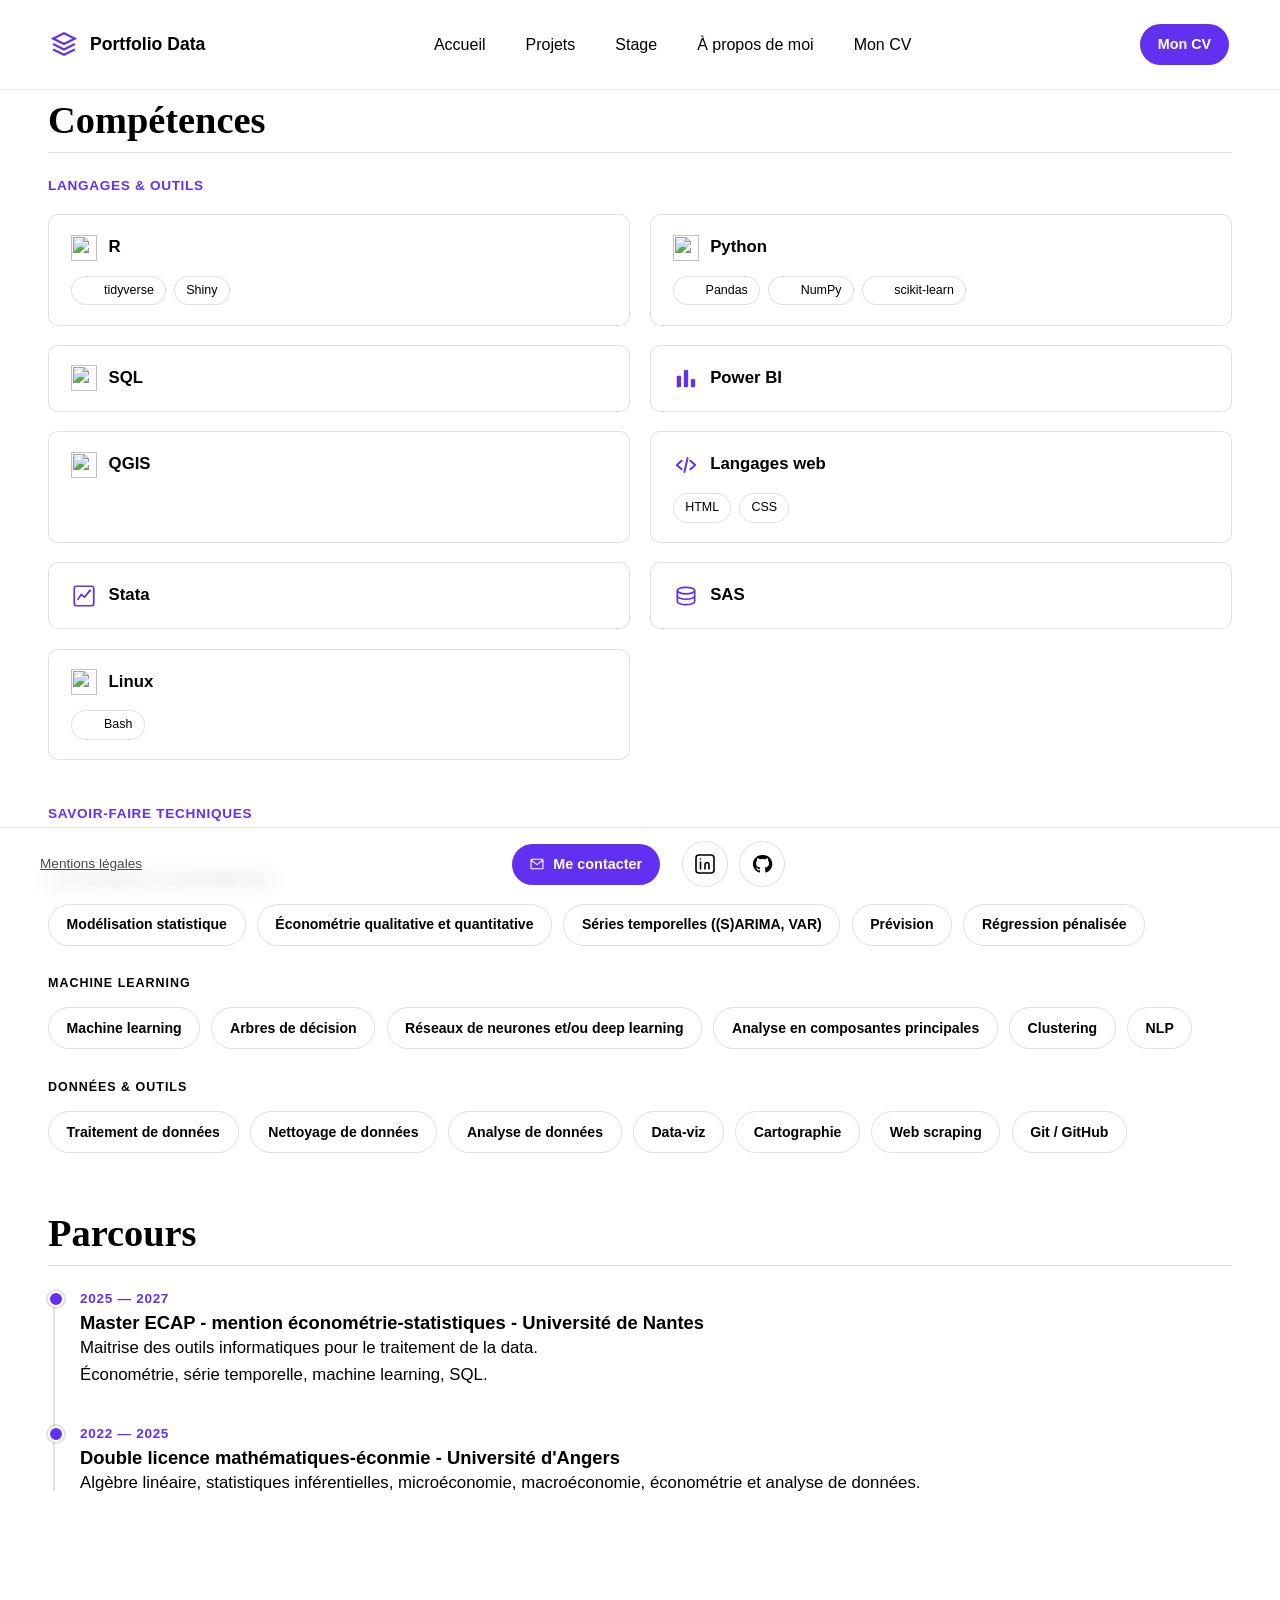
==== commit f9ca0acf: "modification de la responsivité sur mobile" ====
--- a/a_propos.html
+++ b/a_propos.html
@@ -18,6 +18,7 @@
             <a href="projets.html">Projets</a>
             <a href="stage.html">Stage</a>
             <a href="a_propos.html">À propos de moi</a>
+            <a href="static/docs/cv.pdf" class="navbar-download-btn-mobile" download="Mon_CV.pdf">Mon CV</a>
         </nav>
         <a href="static/docs/cv.pdf" class="navbar-download-btn" download="Mon_CV.pdf">Mon CV</a>
         <button class="navbar-mobile-toggle" id="navbarMobileToggle" aria-label="Ouvrir le menu">
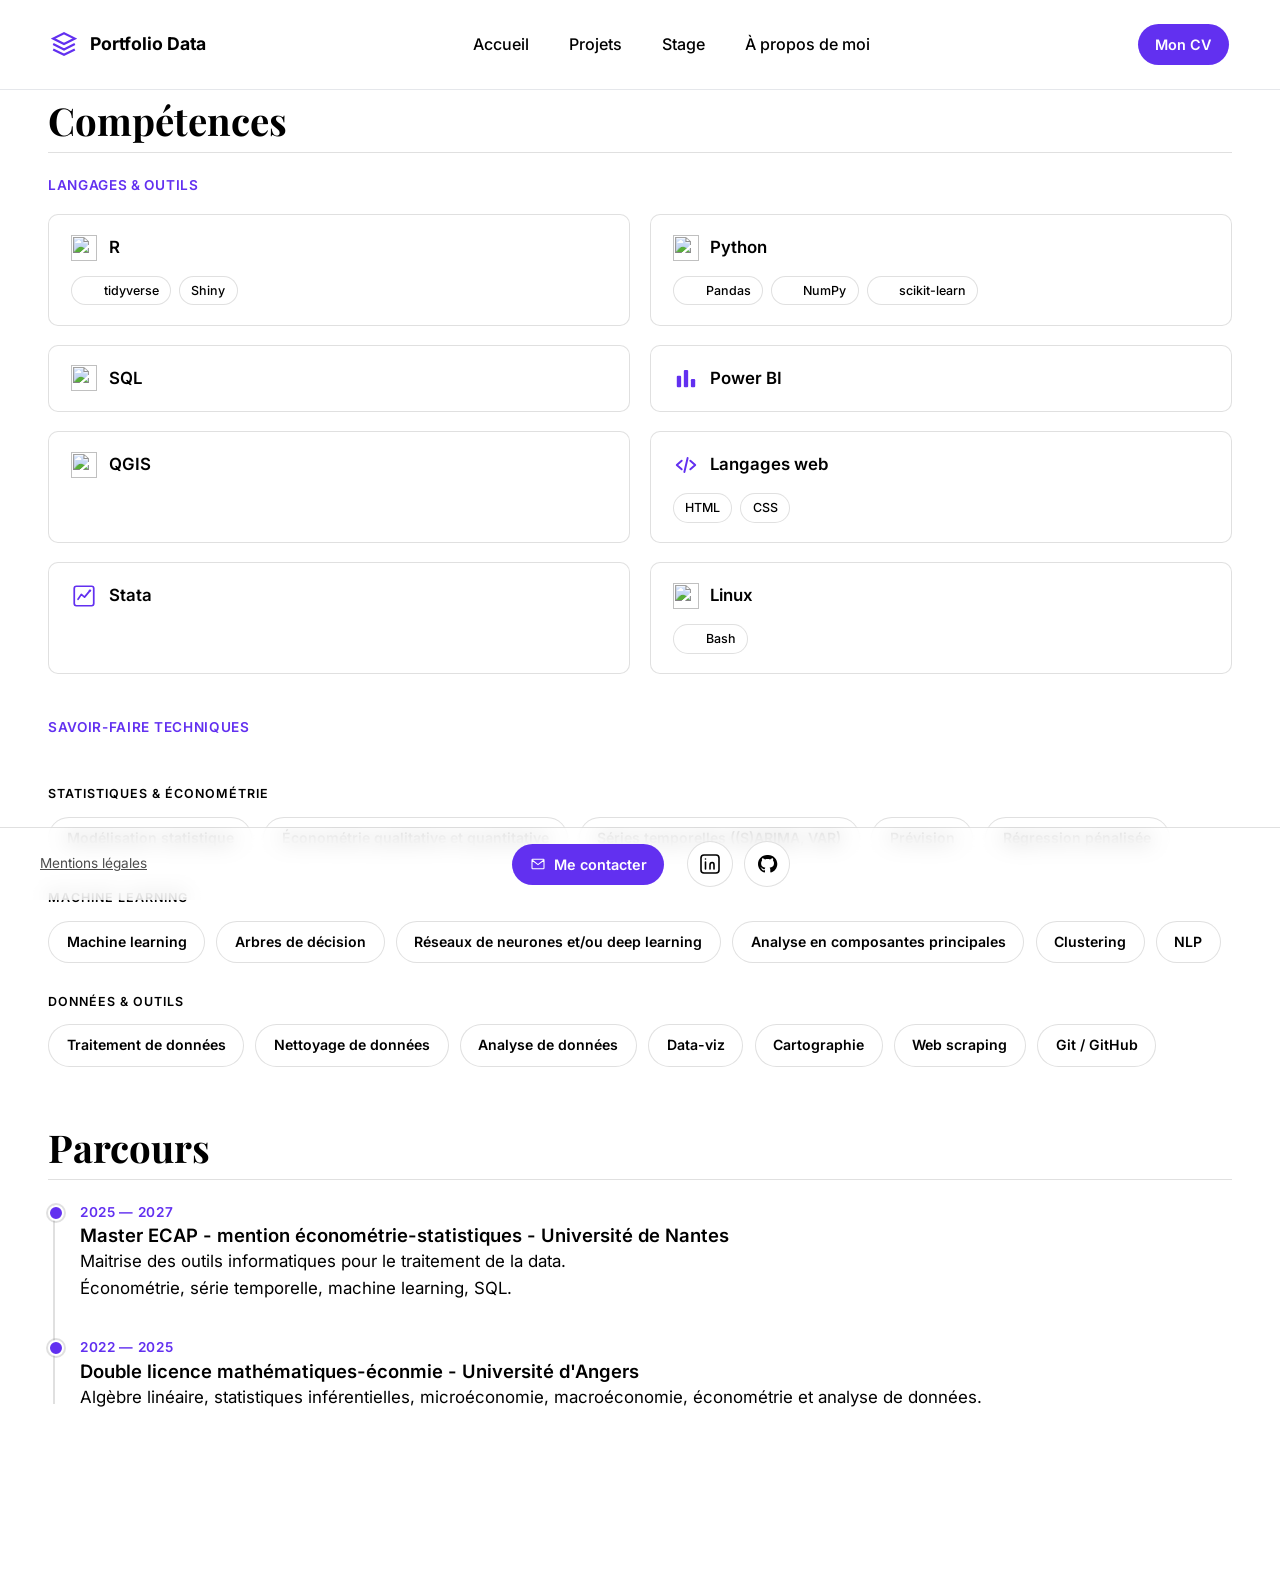
==== commit 1ed85d2d: "actualisation pourcentage formation gcp" ====
--- a/a_propos.html
+++ b/a_propos.html
@@ -105,18 +105,6 @@
                         <h4>Stata</h4>
                     </div>
                 </div>
-
-                <div class="skill-card">
-                    <div class="skill-card-header">
-                        <svg viewBox="0 0 24 24" fill="none" xmlns="http://www.w3.org/2000/svg" class="skill-logo skill-logo-fallback">
-                            <ellipse cx="12" cy="7" rx="8" ry="3" stroke="currentColor" stroke-width="1.6"/>
-                            <path d="M4 7V17C4 18.6569 7.58172 20 12 20C16.4183 20 20 18.6569 20 17V7" stroke="currentColor" stroke-width="1.6"/>
-                            <path d="M4 12C4 13.6569 7.58172 15 12 15C16.4183 15 20 13.6569 20 12" stroke="currentColor" stroke-width="1.6"/>
-                        </svg>
-                        <h4>SAS</h4>
-                    </div>
-                </div>
-
                 <div class="skill-card">
                     <div class="skill-card-header">
                         <img src="https://cdn.simpleicons.org/linux/6230F0" alt="" class="skill-logo">
--- a/static/css/style.css
+++ b/static/css/style.css
@@ -154,6 +154,14 @@
     min-height: calc(100vh - 140px);
 }
 
+/* ===== MOBILE : marges ===== */
+@media (max-width: 768px) {
+    main {
+        padding: 6rem 1.1rem 7rem;   /* haut / côtés / bas (le bas laisse la place au footer fixe) */
+    }
+    .about-me { padding: 1.25rem; }
+    .search-box { padding: 1.2rem; }
+}
 /* ==========================================================================
    NAVIGATION
    ========================================================================== */
@@ -261,8 +269,8 @@
     transition: all 0.3s ease;
 }
 
-@media (max-width: 950px) {
-    .navbar-links { gap: 1.5rem; }
+.navbar-links a.navbar-download-btn-mobile {
+    display: none !important;
 }
 
 @media (max-width: 768px) {
@@ -294,14 +302,17 @@
     .navbar-mobile-toggle { display: flex; }
     .navbar-download-btn { display: none; }
     
-    .navbar-download-btn-mobile {
-        display: block !important;
+    .navbar-links a.navbar-download-btn-mobile {
+        display: inline-flex !important;
+        justify-content: center;
+        width: auto;
         margin-top: 1rem;
-        padding: 0.8rem 2rem;
+        padding: 0.7rem 2.2rem;
         background-color: var(--color-teal);
         color: #FFFFFF !important;
-        font-weight: 500;
-        border-radius: 6px;
+        font-weight: 600;
+        font-size: 1rem;
+        border-radius: 999px;
     }
 }
 
@@ -452,8 +463,11 @@
     .hero-tag { padding: 0.35rem 0.75rem; font-size: 0.8rem; }
 }
 
-/* --- ABOUT ME (Encart) --- */
-.about-me {
+/* ====================== FORMATION EN COURS (barre de progression) ========================== */
+   
+ 
+
+.training-progress {
     background-color: #FFFFFF;
     border: 1px solid var(--color-border);
     border-radius: 16px;
@@ -461,6 +475,93 @@
     margin: 2rem 0;
     box-shadow: 0 4px 16px rgba(0, 0, 0, 0.04);
 }
+
+.training-progress h2 { margin-bottom: 0.5rem; }
+
+.training-subtitle {
+    font-size: 0.95rem;
+    margin-bottom: 1rem;
+    color : var(--color-teal)
+}
+
+.progress-track {
+    position: relative;
+    height: 14px;
+    border-radius: 999px;
+    background-color: rgba(98, 48, 240, 0.1);
+    cursor: pointer;
+}
+
+.progress-fill {
+    position: relative;
+    height: 100%;
+    width: 0%;
+    border-radius: 999px;
+    background-color: var(--color-teal);
+}
+
+/* Pastille au bout de la barre : affiche le pourcentage */
+.progress-fill::after {
+    content: attr(data-label);
+    position: absolute;
+    right: 0;
+    bottom: calc(100% + 10px);
+    transform: translateX(50%);
+    background-color: var(--color-ink);
+    color: #FFFFFF;
+    font-size: 0.75rem;
+    font-weight: 600;
+    padding: 0.25rem 0.55rem;
+    border-radius: 5px;
+    white-space: nowrap;
+    opacity: 0;
+    pointer-events: none;
+    transition: opacity 0.2s ease;
+}
+
+.progress-track:hover .progress-fill::after,
+.progress-track:focus-visible .progress-fill::after {
+    opacity: 1;
+    background-color : #8c5ff2;
+}
+
+.progress-track:focus-visible {
+    outline: 2px solid var(--color-teal);
+    outline-offset: 4px;
+}
+
+/* Repères début / fin sous la barre */
+.progress-scale {
+    display: flex;
+    justify-content: space-between;
+    margin-top: 0.7rem;
+    font-size: 0.85rem;
+    font-weight: 500;
+}
+
+.progress-percent {
+    font-weight: 700;
+    color: var(--color-teal);
+    opacity: 1;
+}
+
+@media (max-width: 768px) {
+    .training-progress { padding: 1.4rem 1.2rem; }
+    .training-subtitle { margin-bottom: 1.5rem; }
+}
+
+/* --- ABOUT ME --- */
+.about-me {
+    margin: 2rem 0 0;
+    text-align: justify;
+}
+
+.about-me h2,
+.projects-preview h2 {
+    padding-bottom: 0.5rem;
+    border-bottom: 1px solid var(--color-border);
+}
+
 .about-me .about-text { text-align: justify; margin-bottom: 1.5rem; }
 
 .personal-note {
@@ -475,8 +576,12 @@
 /* --- PROJETS PREVIEW & HEADER --- */
 .projects-preview {
     text-align: left;
-    margin: 4rem 0 1rem;
-}
+    margin: 0 0 1rem;
+    padding-top: 4rem;
+}
+
+.projects-preview h2 { margin-bottom: 1.5rem; }
+
 .projects-header { text-align: left; margin-bottom: 2.5rem; }
 .projects-intro { text-align: left; }
 
@@ -534,13 +639,21 @@
 .carousel-arrow.left:hover { transform: translateX(-4px); }
 .carousel-arrow.right:hover { transform: translateX(4px); }
 
+/* ===== MOBILE : carousel ===== */
+.carousel { touch-action: pan-y; }   /* le swipe horizontal est géré par le JS, le scroll vertical reste natif */
+
 @media (max-width: 640px) {
-    .carousel { height: 340px; }
-    .carousel-track, .carousel-card { width: 260px; }
-    .carousel-card img { height: 170px; }
-    .carousel-card.pos-left { transform: translate(-112%, calc(-50% + 14px)) scale(0.78); }
-    .carousel-card.pos-right { transform: translate(12%, calc(-50% + 14px)) scale(0.78); }
-    .carousel-arrow { width: 40px; height: 40px; font-size: 1.3rem; margin: 0 0.6rem; }
+    .carousel { height: 290px; margin-top: 2rem; }
+    .carousel-track, .carousel-card { width: 220px; }
+    .carousel-card img { height: 140px; }
+    .carousel-card-body { padding: 0.7rem 0.8rem 0.9rem; }
+    .carousel-card-body h3 { font-size: 0.9rem; }
+
+    .carousel-card.pos-left  { transform: translate(-108%, calc(-50% + 12px)) scale(0.78); }
+    .carousel-card.pos-right { transform: translate(8%,    calc(-50% + 12px)) scale(0.78); }
+
+    /* Le swipe remplace les flèches (qui prenaient de la place) */
+    .carousel-arrow { display: none; }
 }
 
 /* --- GRILLE DE PROJETS (Showcase) --- */
@@ -579,22 +692,55 @@
 .showcase-card img { 
     height: 190px; 
     object-fit: cover; 
-    /* width: 100%; est géré par le sélecteur img global, mais on s'assure qu'elle ne bouge pas */
     flex-shrink: 0; 
 }
 
 .showcase-card-body { 
     padding: 1.1rem 1.2rem 1.3rem; 
     text-align: center;
-    
-    /* AJOUTS POUR CORRIGER L'ESPACE BLANC */
     display: flex;
     align-items: center; /* Centre le texte horizontalement */
     justify-content: center; /* Centre le texte verticalement si la carte est plus grande */
     flex-grow: 1;  
 }
-/* Dit à la zone de texte de prendre tout l'espace vide restant en bas */
-@media (max-width: 720px) { .showcase, .project-grid { grid-template-columns: 1fr; } }
+/* ===== MOBILE : page Projets ===== */
+@media (max-width: 720px) {
+    .project-grid {
+        display: flex;
+        gap: 0.9rem;
+        overflow-x: auto;
+        scroll-snap-type: x mandatory;
+        -webkit-overflow-scrolling: touch;
+        scrollbar-width: none;                 /* Firefox */
+
+        /* la rangée va jusqu'au bord de l'écran */
+        margin: 1rem -1.1rem 0;
+        padding: 6px 1.1rem 1rem;
+        scroll-padding-inline: 1.1rem;
+    }
+    .project-grid::-webkit-scrollbar { display: none; }
+
+    .project-grid .showcase-card {
+        flex: 0 0 58%;                         /* ~1,5 carte visible : on voit qu'on peut faire défiler */
+        scroll-snap-align: start;
+    }
+    .project-grid .showcase-card img { height: 110px; }
+    .project-grid .showcase-card-body { padding: 0.7rem 0.8rem 0.9rem; }
+    .project-grid .showcase-card h3 { font-size: 0.88rem; }
+
+    .project-family { margin-bottom: 2rem; }
+    .showcase-card:hover { transform: none; }  /* évite l'effet « collé » du hover au tactile */
+}
+
+@media (max-width: 768px) {
+    .project-header h1 {
+        font-size: clamp(1.35rem, 6vw, 1.75rem);
+        line-height: 1.25;
+        margin-bottom: 0.4rem;
+    }
+    .project-detail-layout { gap: 1.5rem; }
+    .back-link { margin-bottom: 1.2rem; }
+}
 
 /* --- PAGE DÉTAIL PROJET --- */
 .project-detail-layout {
@@ -733,12 +879,61 @@
 .competency-group { margin-top: 1.8rem; }
 .competency-group-title {
     font-size: 0.78rem; font-weight: 600; letter-spacing: 0.08em; text-transform: uppercase;
-    color: var(--color-ink-soft); margin-bottom: 0.8rem;
+    color: var(--color-ink); margin-bottom: 0.8rem;
 }
 .competency-group .competencies-list { margin-top: 0; }
 
-@media (max-width: 640px) { .skills-grid { grid-template-columns: 1fr; } }
-
+/* ===== MOBILE : page À propos ===== */
+@media (max-width: 640px) {
+
+    /* Langages & outils : rangée défilante de petites cartes */
+    .skills-grid {
+        display: flex;
+        gap: 0.7rem;
+        overflow-x: auto;
+        scroll-snap-type: x proximity;
+        scrollbar-width: none;
+        margin: 0 -1.1rem 1.5rem;
+        padding: 6px 1.1rem 0.8rem;
+    }
+    .skills-grid::-webkit-scrollbar { display: none; }
+
+    .skill-card {
+        flex: 0 0 auto;
+        max-width: 180px;
+        padding: 0.6rem 0.8rem;
+        gap: 0.45rem;
+        scroll-snap-align: start;
+    }
+    .skill-card:hover { transform: none; }
+    .skill-logo { width: 20px; height: 20px; }
+    .skill-card-header { gap: 0.5rem; }
+    .skill-card h4 { font-size: 0.9rem; }
+    .skill-packages { gap: 0.3rem; }
+    .package-badge { padding: 0.15rem 0.5rem; font-size: 0.68rem; gap: 0.25rem; }
+    .package-badge img { width: 11px; height: 11px; }
+
+    /* Savoir-faire techniques : une rangée défilante par groupe */
+    .competencies-list,
+    .competency-group .competencies-list {
+        flex-wrap: nowrap;
+        overflow-x: auto;
+        gap: 0.45rem;
+        scrollbar-width: none;
+        margin: 0 -1.1rem;
+        padding: 4px 1.1rem 0.6rem;
+    }
+    .competencies-list::-webkit-scrollbar { display: none; }
+
+    .competency-badge {
+        flex: 0 0 auto;
+        white-space: nowrap;
+        padding: 0.3rem 0.75rem;
+        font-size: 0.76rem;
+    }
+    .competency-group { margin-top: 1.1rem; }
+    .competency-group-title { margin-bottom: 0.3rem; }
+}
 /* --- STAGE --- */
 .search-box {
     background-color: var(--color-card-bg);
@@ -749,6 +944,16 @@
 .search-box ul { list-style: none; display: flex; flex-direction: column; gap: 0.6rem; margin-top: 0.8rem; }
 .search-box li { padding-left: 1.3rem; position: relative; }
 .search-box li::before { content: "→"; position: absolute; left: 0; color: var(--color-teal); }
+
+@media (max-width: 768px) {
+    .search-box p,
+    .search-box li {
+        font-size: 0.88rem;
+        line-height: 1.5;
+    }
+    .search-box ul { gap: 0.4rem; margin-top: 0.6rem; }
+    .search-box li { padding-left: 1.1rem; }
+}
 
 /* ==========================================================================
    FOOTER, BOUTON SCROLL & MENTIONS LÉGALES
@@ -849,6 +1054,34 @@
 }
 .footer-icon:hover::after { opacity: 1; transform: translateX(-50%) translateY(0); }
 
+
+/* ===== MOBILE : footer ===== */
+@media (max-width: 768px) {
+    .site-footer { padding: 0.5rem 0.75rem; }
+    .footer-spacer { display: none; }
+    .footer-legal-link { font-size: 0.7rem; }
+    .footer-center-group { gap: 0.6rem; }
+
+    .footer-cta {
+        padding: 0.4rem 0.8rem;
+        font-size: 0.78rem;
+        gap: 0.35rem;
+    }
+    .footer-cta svg { width: 14px; height: 14px; }
+
+    .footer-icons { gap: 0.4rem; }
+    .footer-icon { width: 36px; height: 36px; }
+    .footer-icon svg { width: 19px; height: 19px; }
+    .footer-icon::after { display: none; }
+
+    .scroll-top { bottom: 4.2rem; width: 40px; height: 40px; }
+}
+
+/* Très petits écrans */
+@media (max-width: 400px) {
+    .footer-cta svg { display: none; }
+}
+
 /* ==========================================================================
    STYLE DE LA FENÊTRE MODALE (Mentions Légales)
    ========================================================================== */
@@ -959,4 +1192,4 @@
 .underline-hover:hover::after {
     background-color: var(--color-teal);
     opacity: 1;
-}+}
